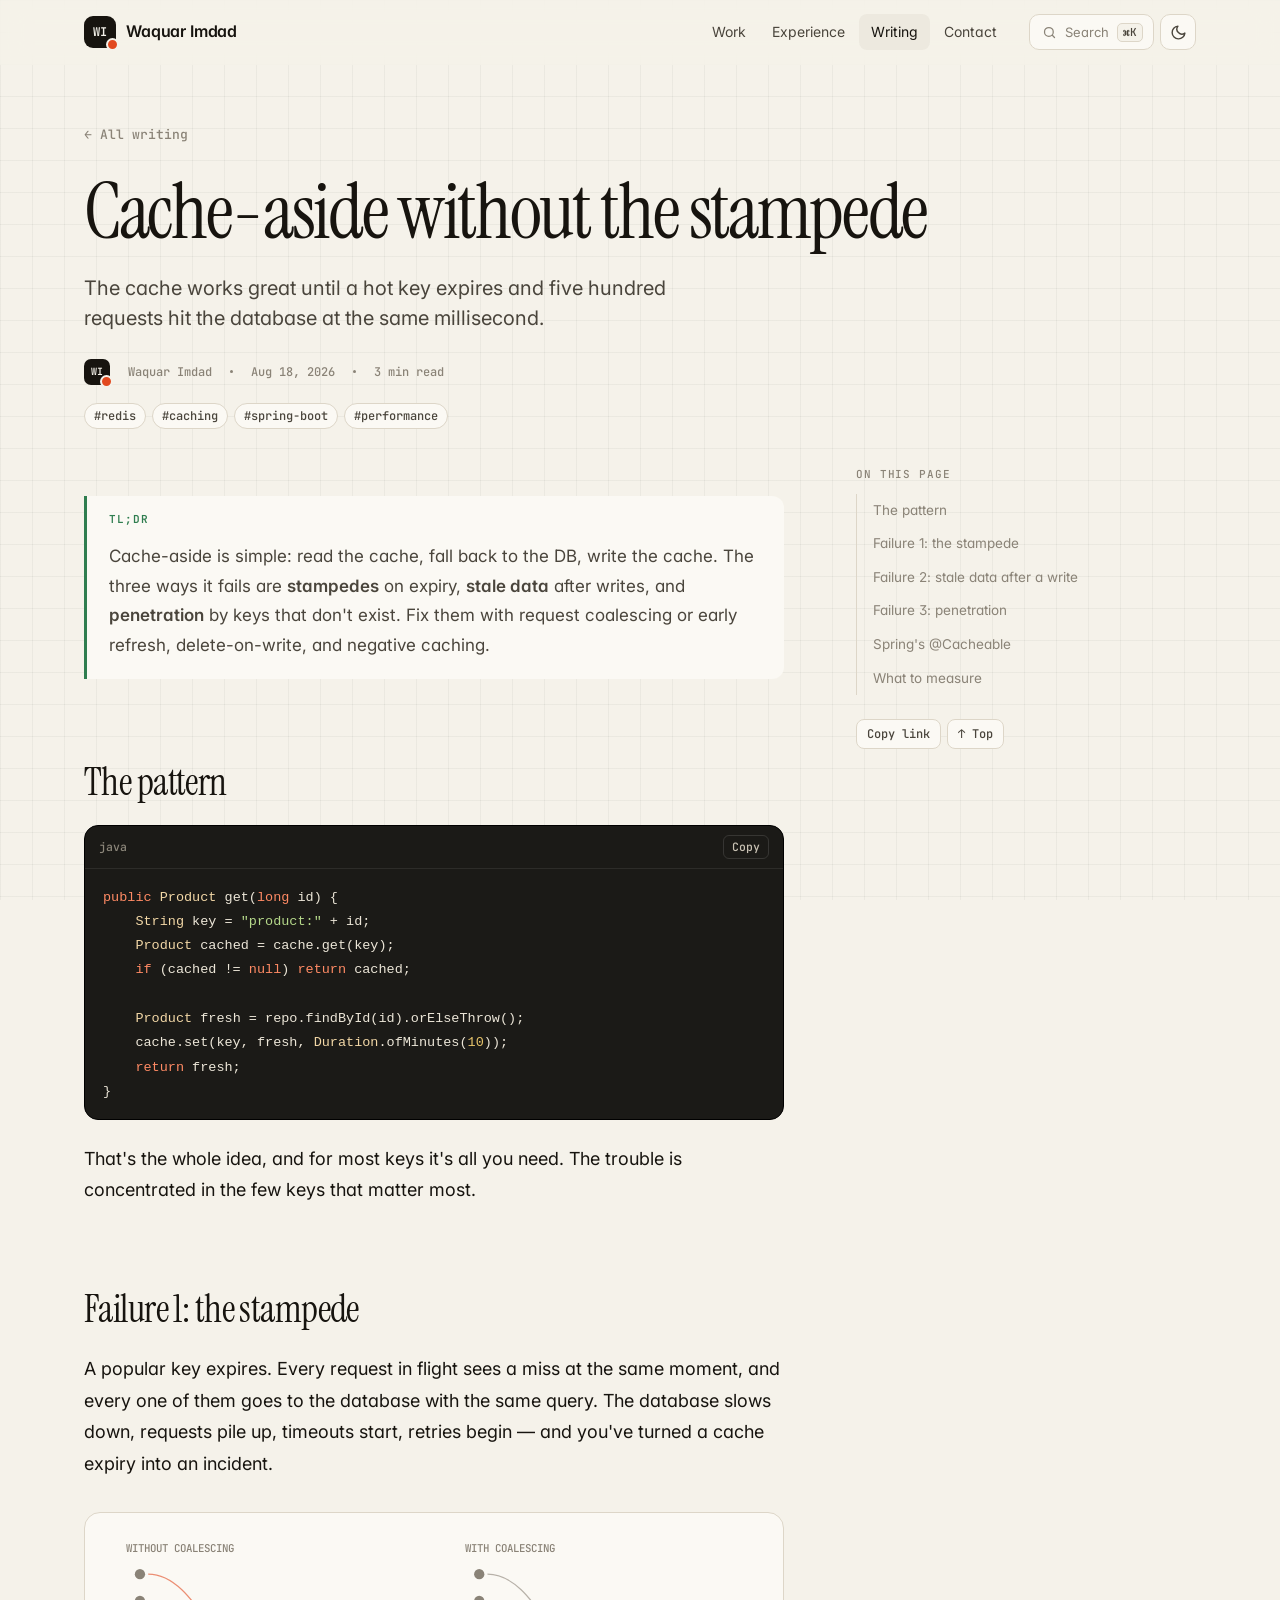
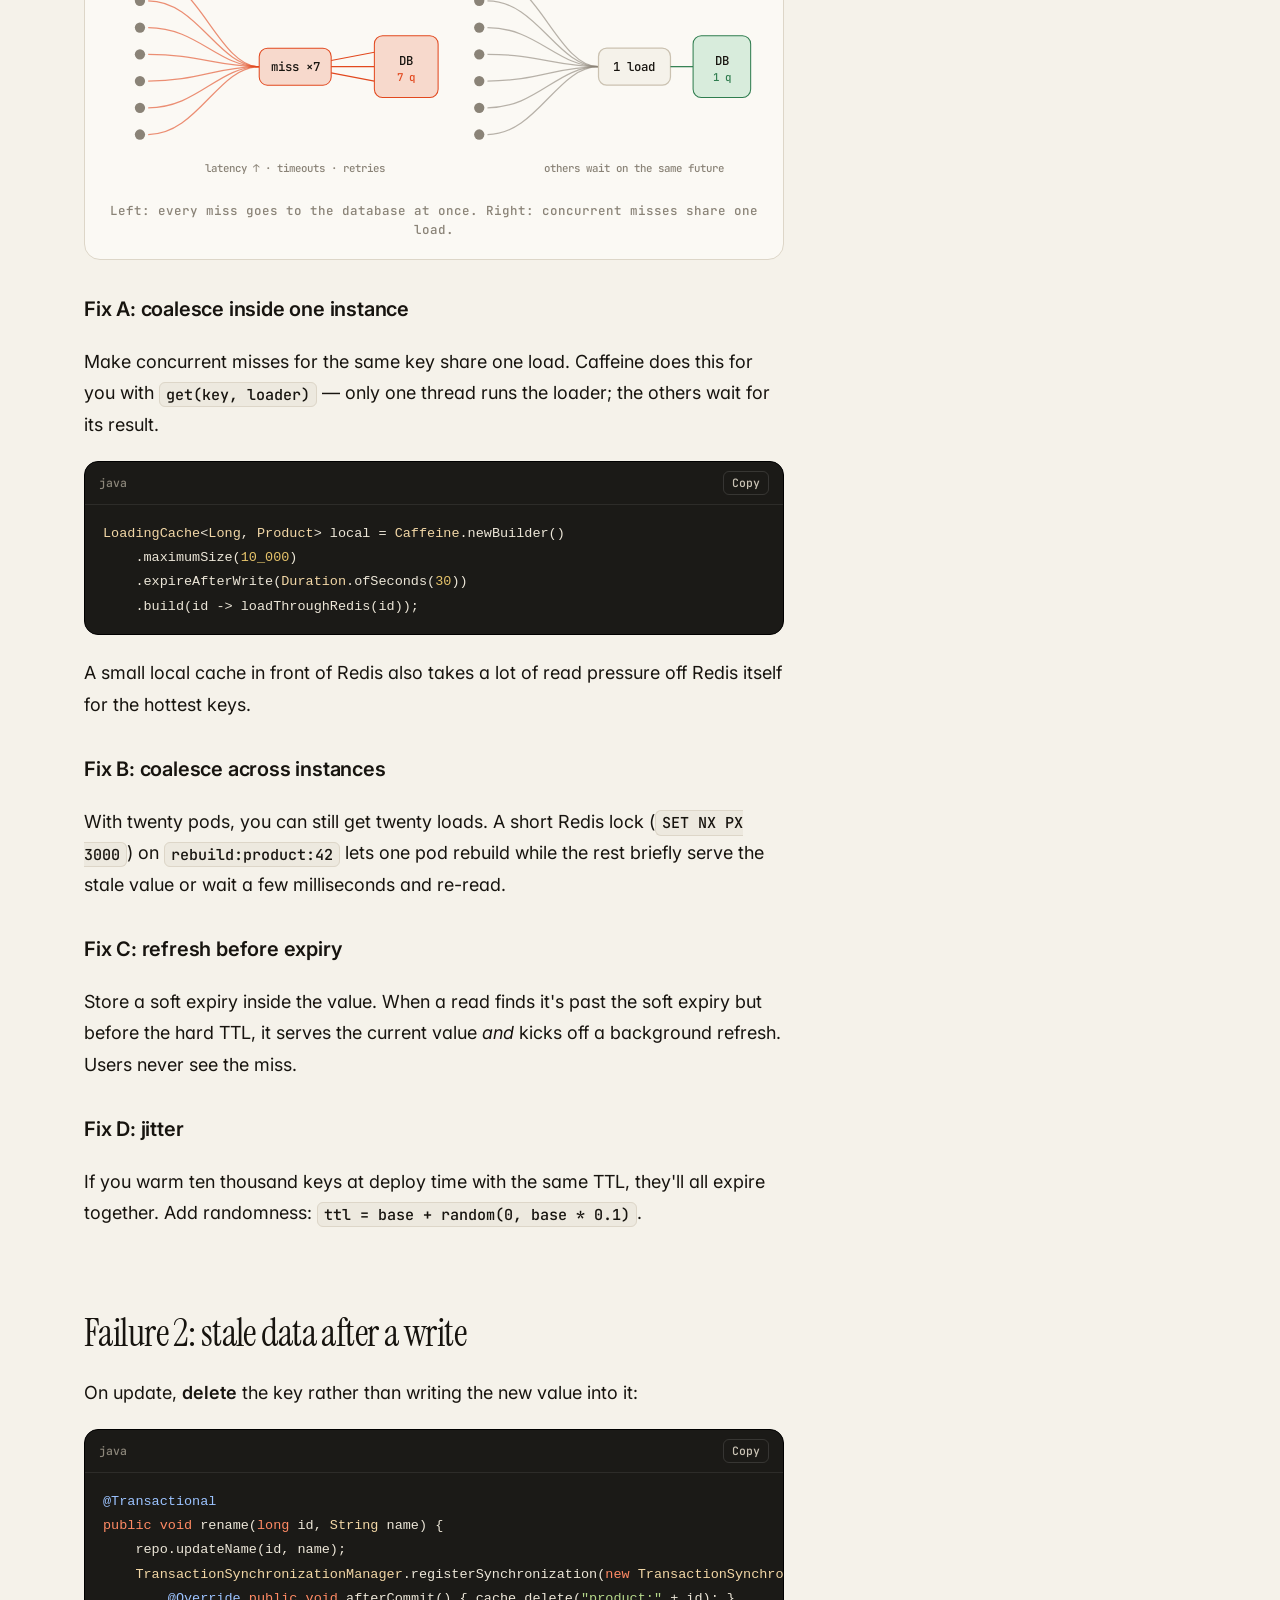
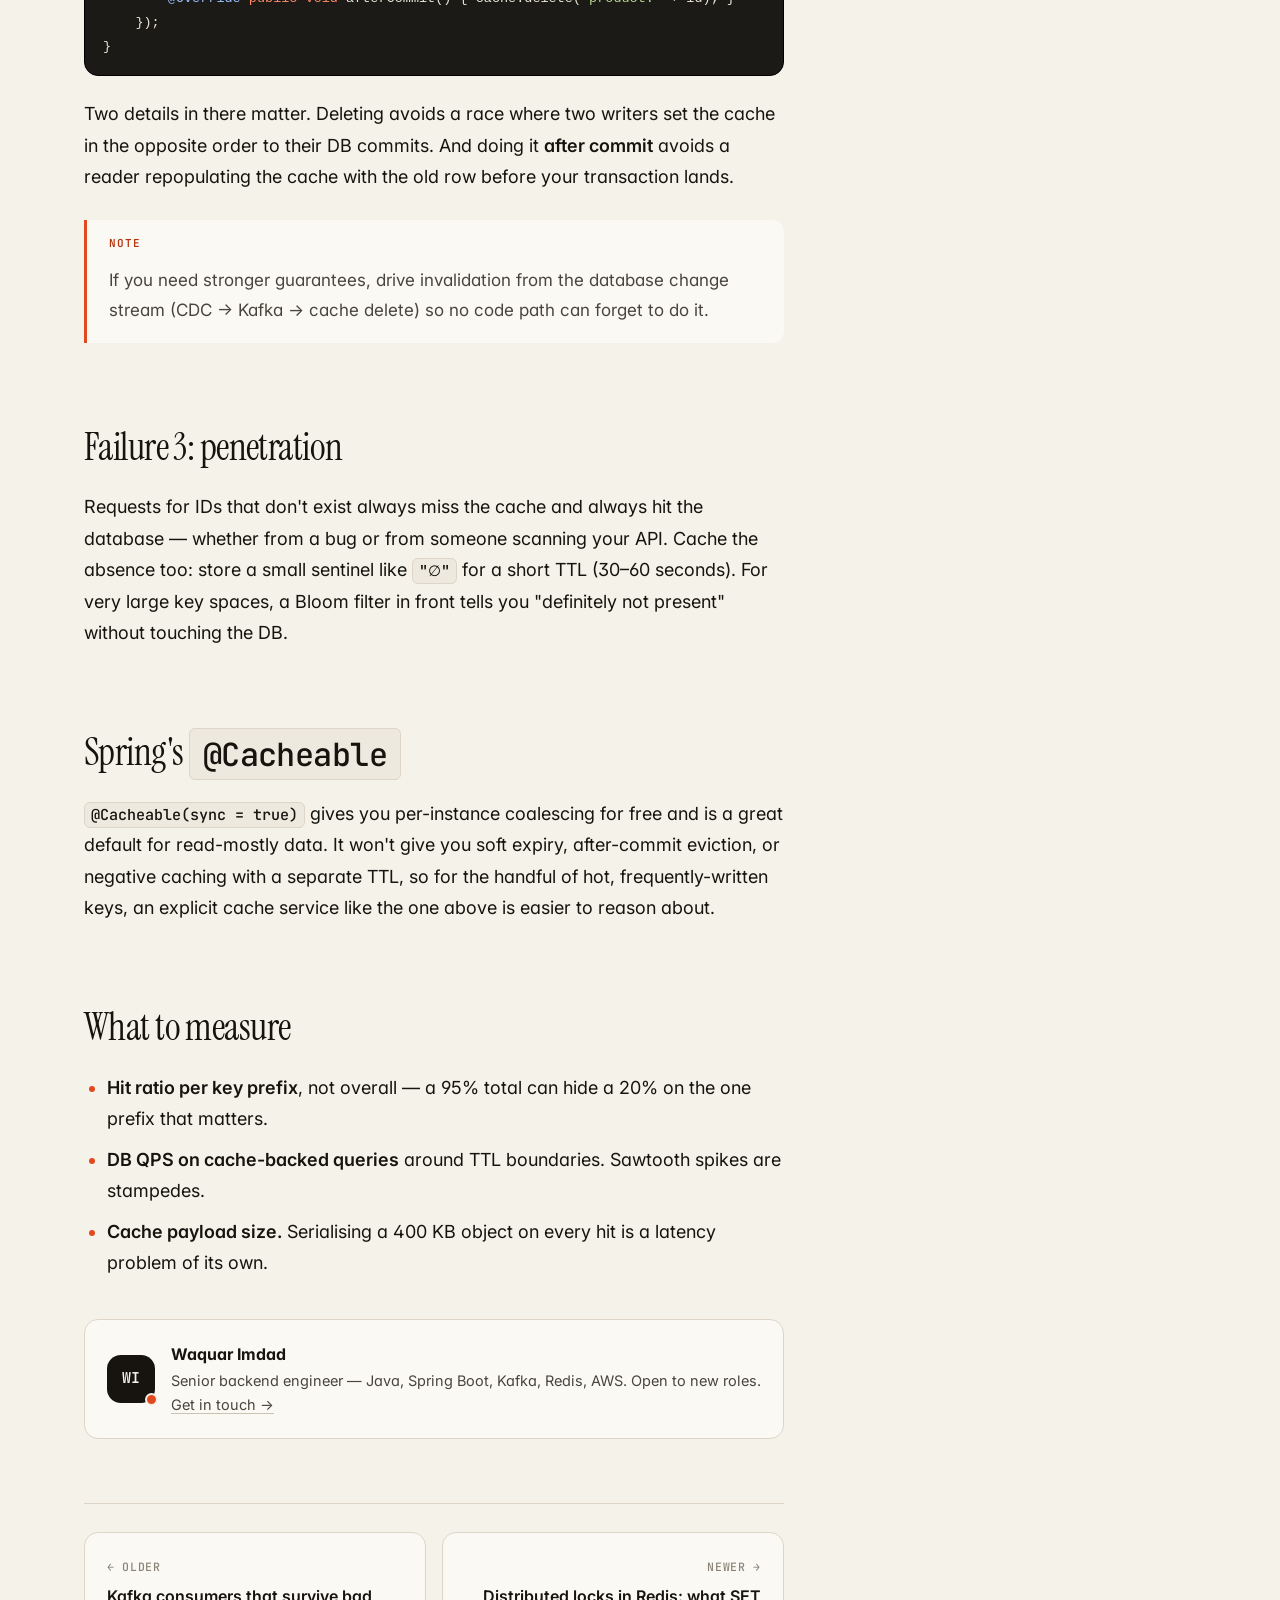
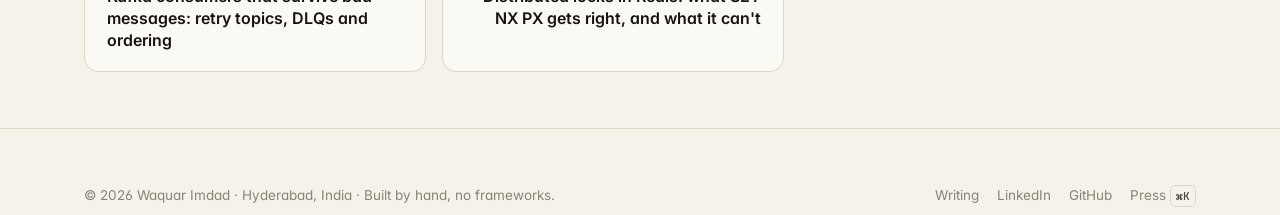
==== p/cache-aside-without-stampede/index.html @ 0e4ac890 "Add shareable per-article pages with Open Graph previews Co-Authored-By: Claude Opus 5.5 <noreply@an" ====
<!doctype html>
<html lang="en"><head>
<meta charset="utf-8">
<meta name="viewport" content="width=device-width, initial-scale=1">
<title>Cache-aside without the stampede — Waquar Imdad</title>
<meta name="description" content="The cache works great until a hot key expires and five hundred requests hit the database at the same millisecond.">
<meta property="og:type" content="article">
<meta property="og:title" content="Cache-aside without the stampede">
<meta property="og:description" content="The cache works great until a hot key expires and five hundred requests hit the database at the same millisecond.">
<meta property="og:url" content="https://waquarimdad.github.io/p/cache-aside-without-stampede/">
<meta property="og:site_name" content="Waquar Imdad">
<meta property="og:image" content="https://waquarimdad.github.io/og.png">
<meta property="og:image:width" content="1200">
<meta property="og:image:height" content="627">
<meta property="article:author" content="Waquar Imdad">
<meta property="article:published_time" content="2026-08-18">
<meta name="twitter:card" content="summary_large_image">
<link rel="canonical" href="https://waquarimdad.github.io/p/cache-aside-without-stampede/">
<meta http-equiv="refresh" content="0; url=/#/blog/cache-aside-without-stampede">
<script>location.replace("/#/blog/cache-aside-without-stampede");</script>
</head><body>
<p><a href="/#/blog/cache-aside-without-stampede">Cache-aside without the stampede</a></p>
</body></html>
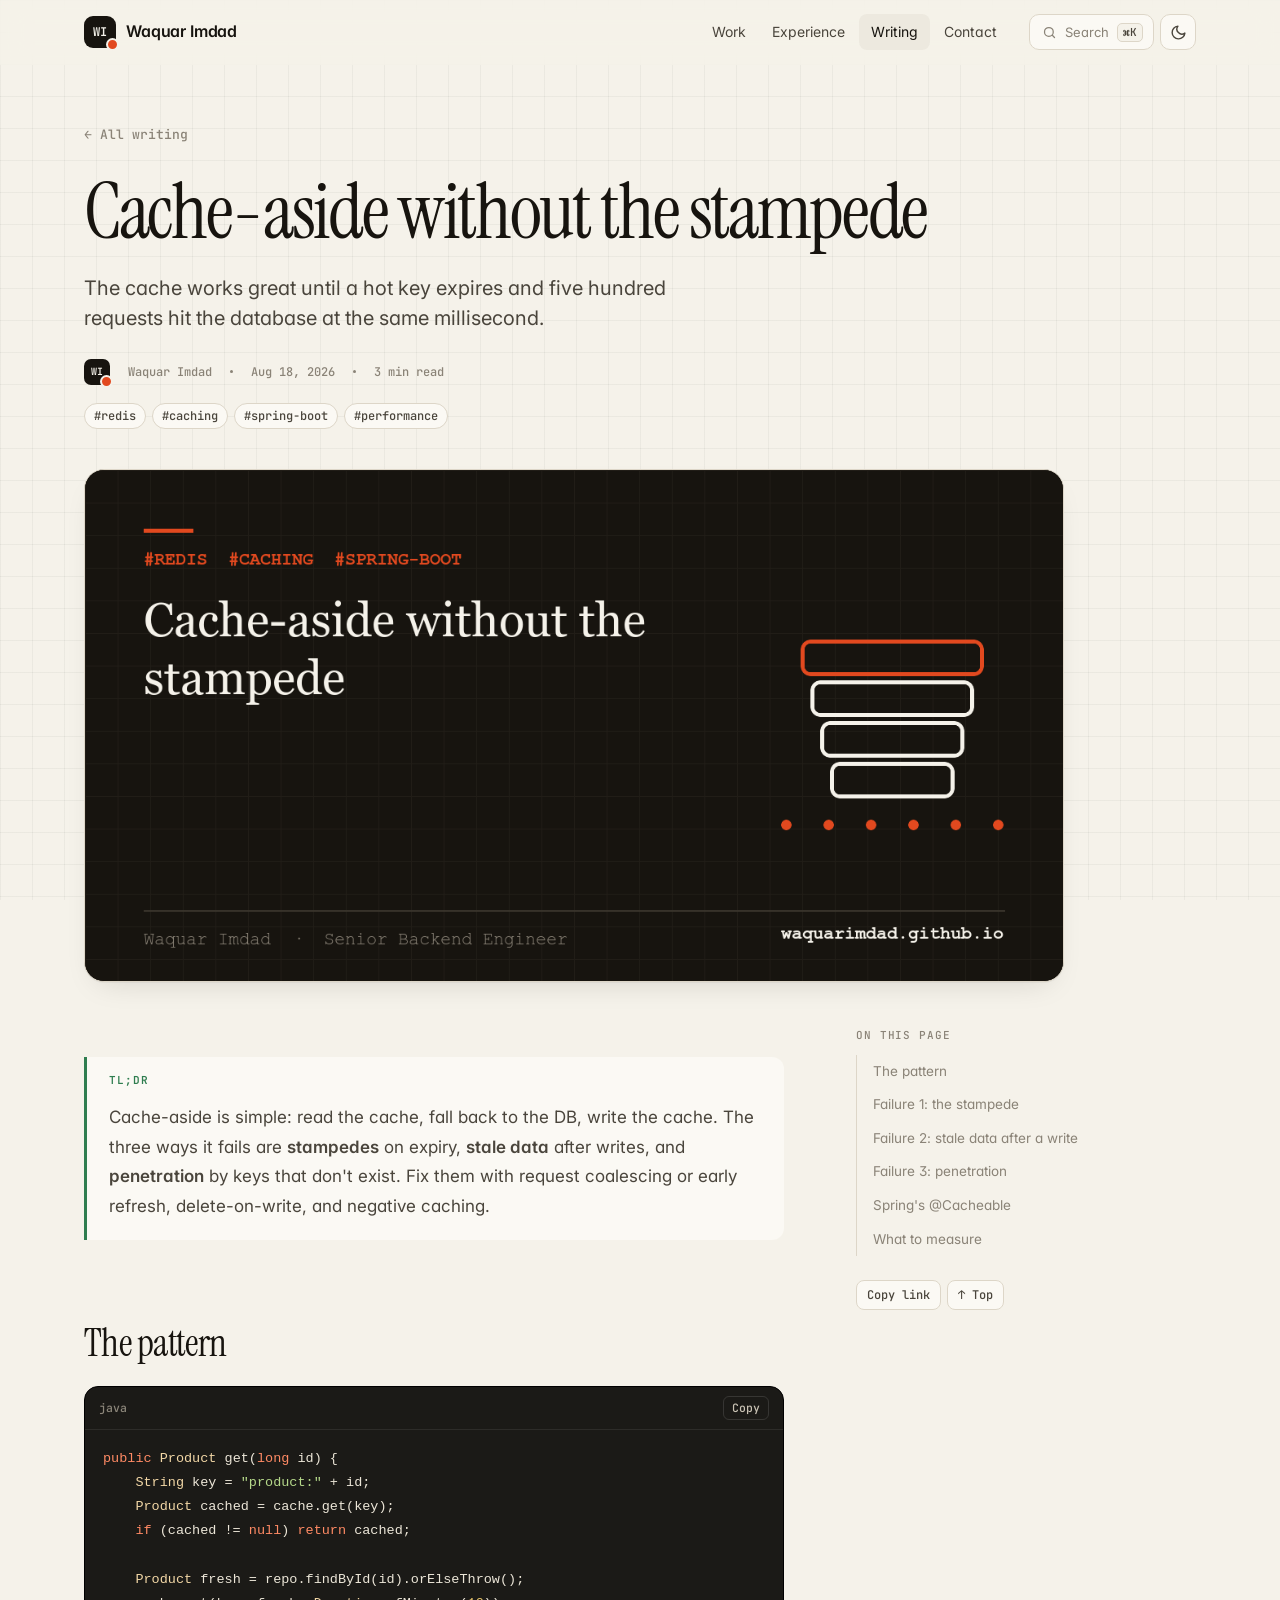
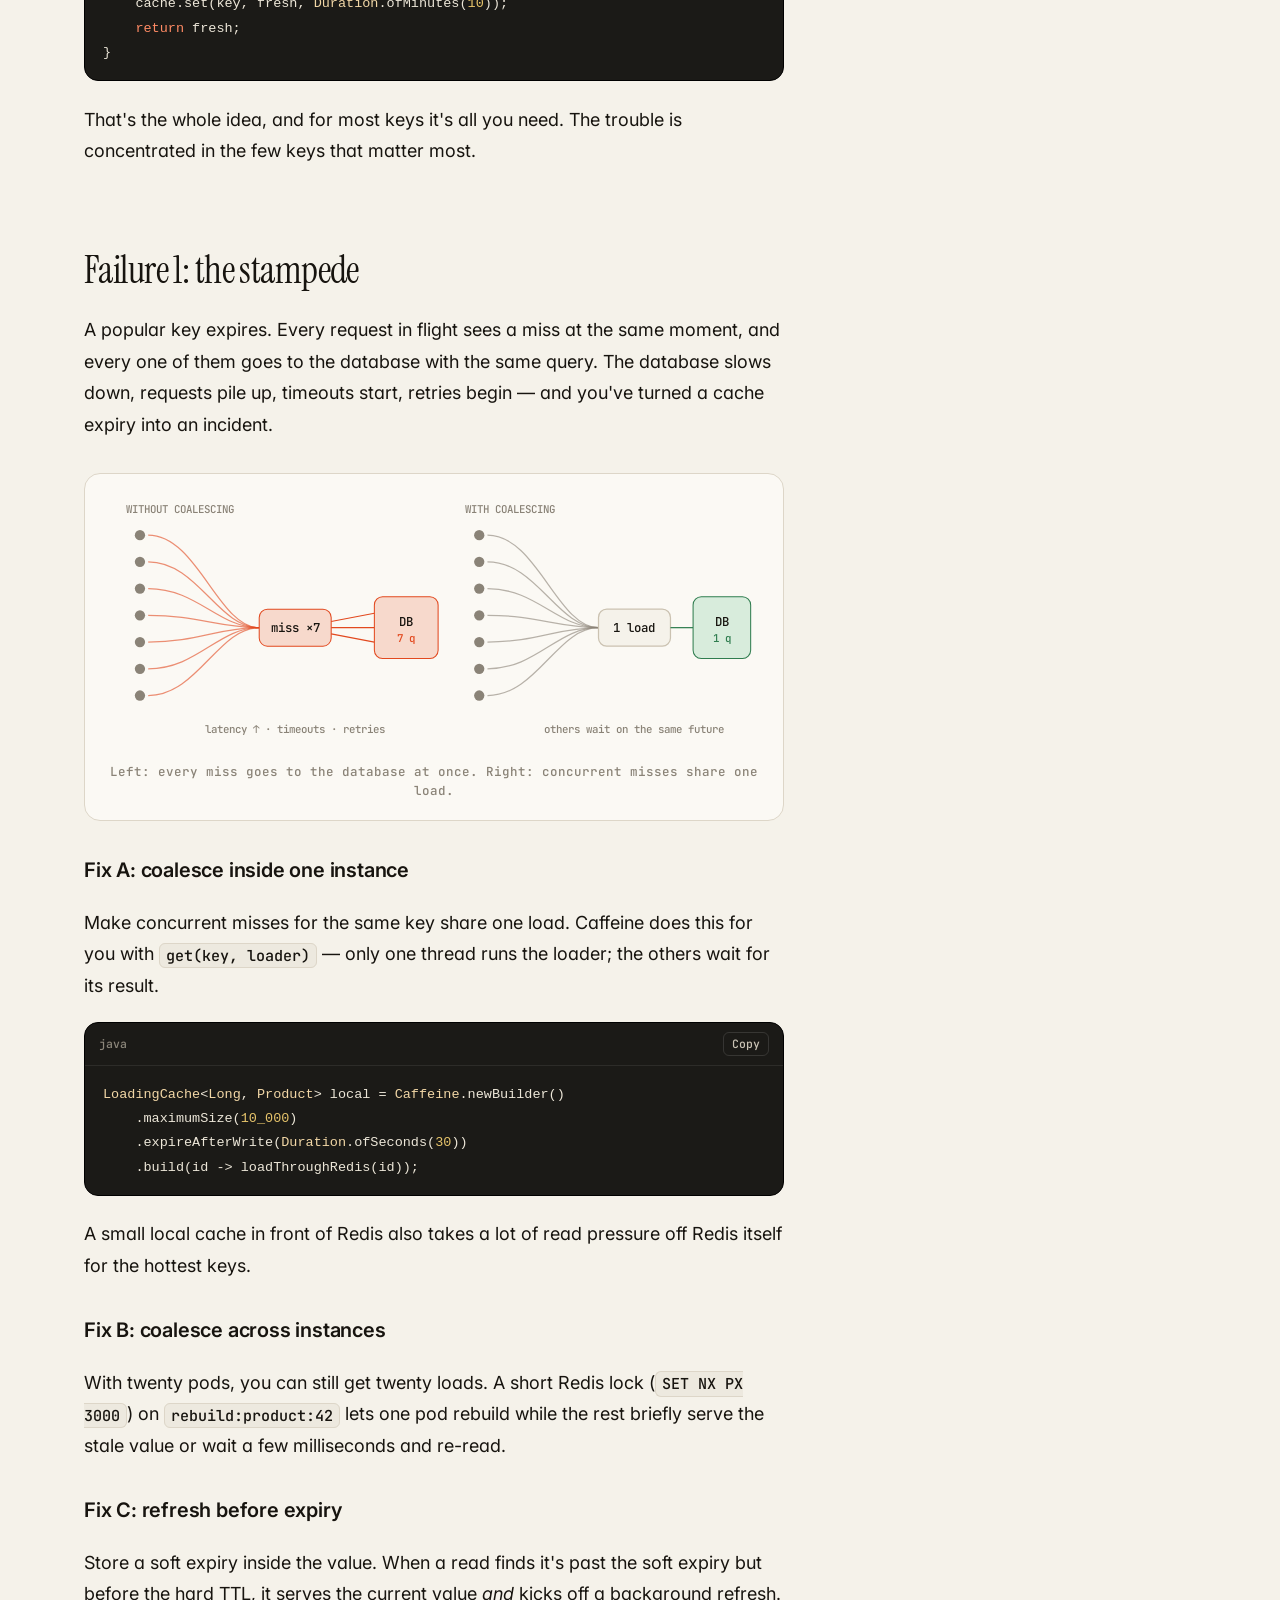
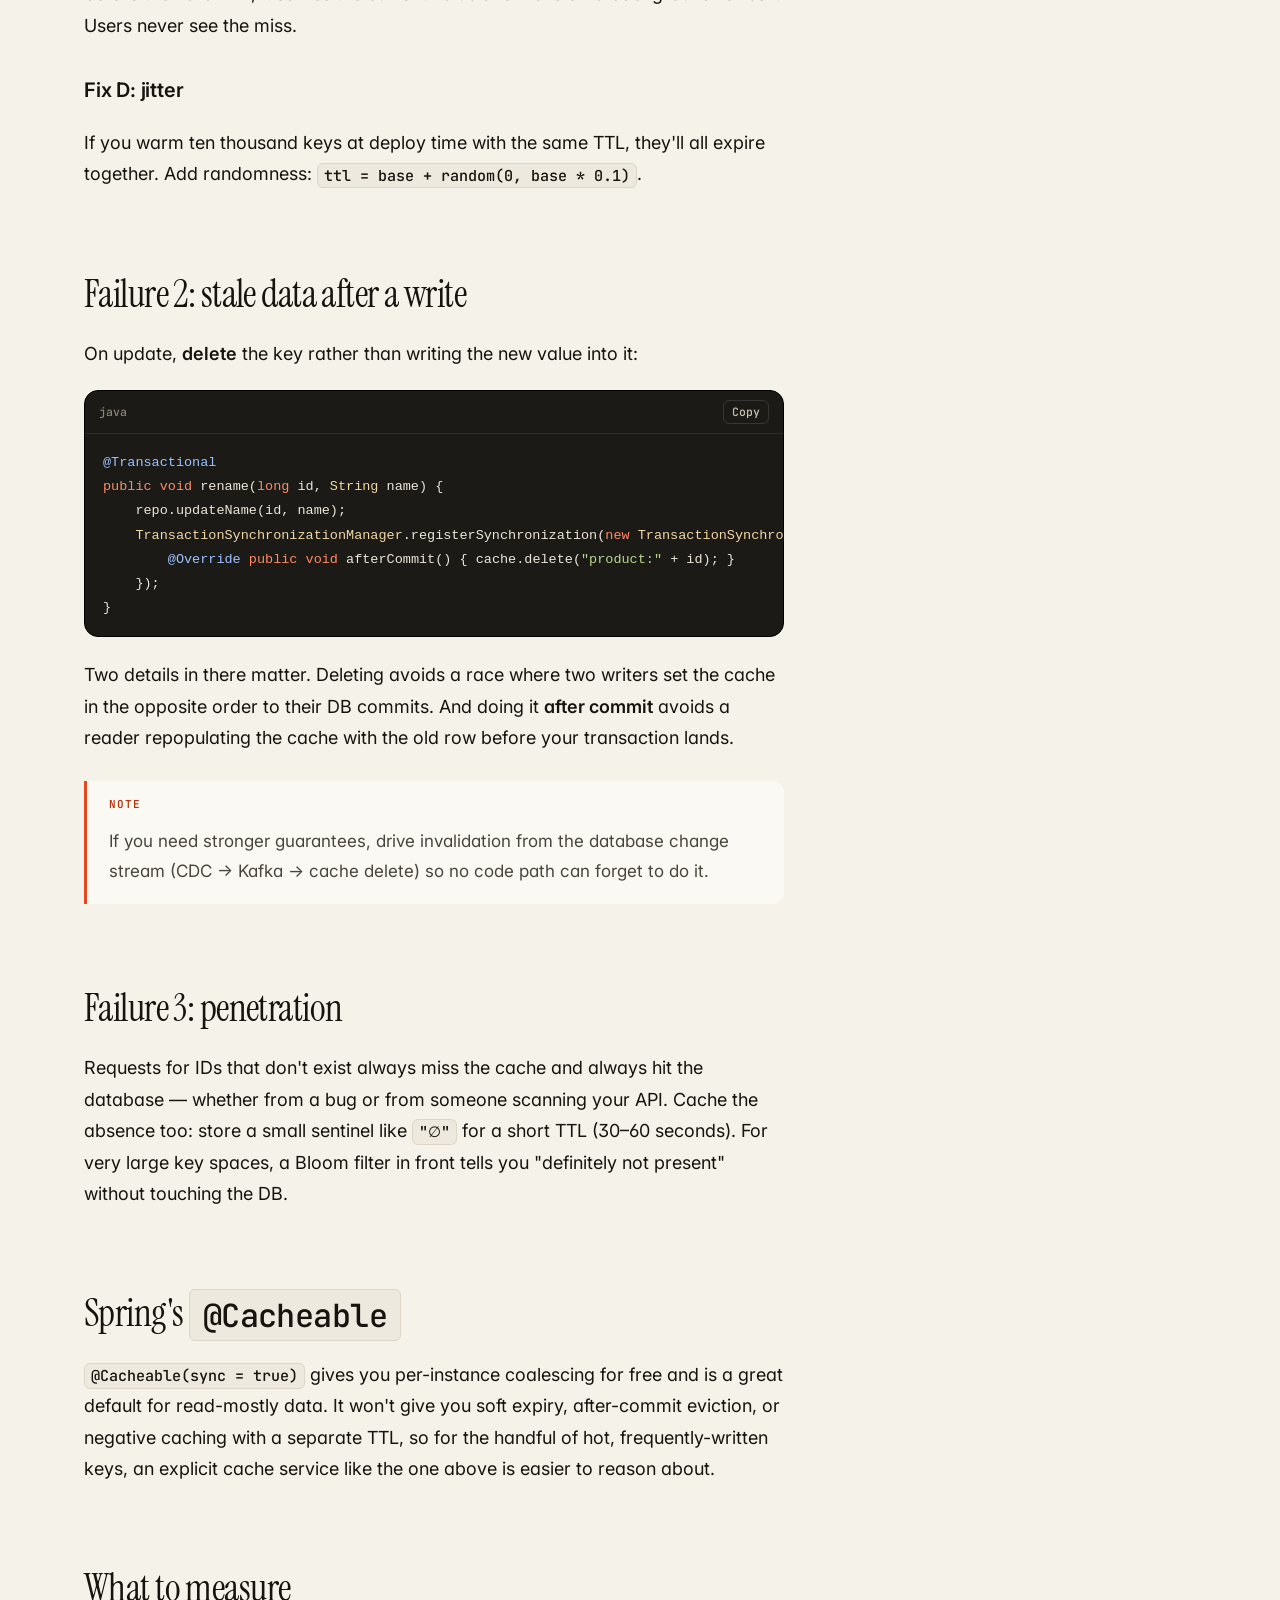
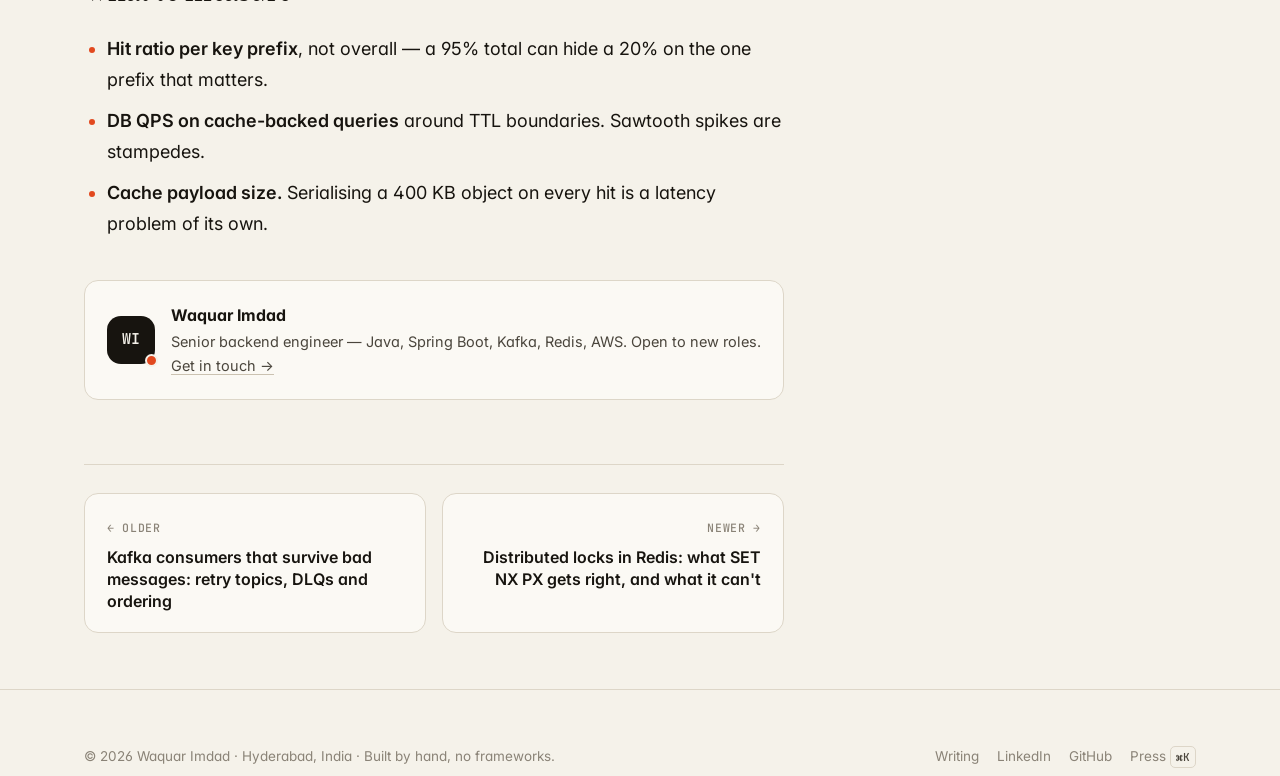
==== commit abeb81cd: "Add article cover images, hero background and LinkedIn banner Co-Authored-By: Claude Opus 5.5 <norep" ====
--- a/p/cache-aside-without-stampede/index.html
+++ b/p/cache-aside-without-stampede/index.html
@@ -9,7 +9,7 @@
 <meta property="og:description" content="The cache works great until a hot key expires and five hundred requests hit the database at the same millisecond.">
 <meta property="og:url" content="https://waquarimdad.github.io/p/cache-aside-without-stampede/">
 <meta property="og:site_name" content="Waquar Imdad">
-<meta property="og:image" content="https://waquarimdad.github.io/og.png">
+<meta property="og:image" content="https://waquarimdad.github.io/img/covers/cache-aside-without-stampede.png">
 <meta property="og:image:width" content="1200">
 <meta property="og:image:height" content="627">
 <meta property="article:author" content="Waquar Imdad">
